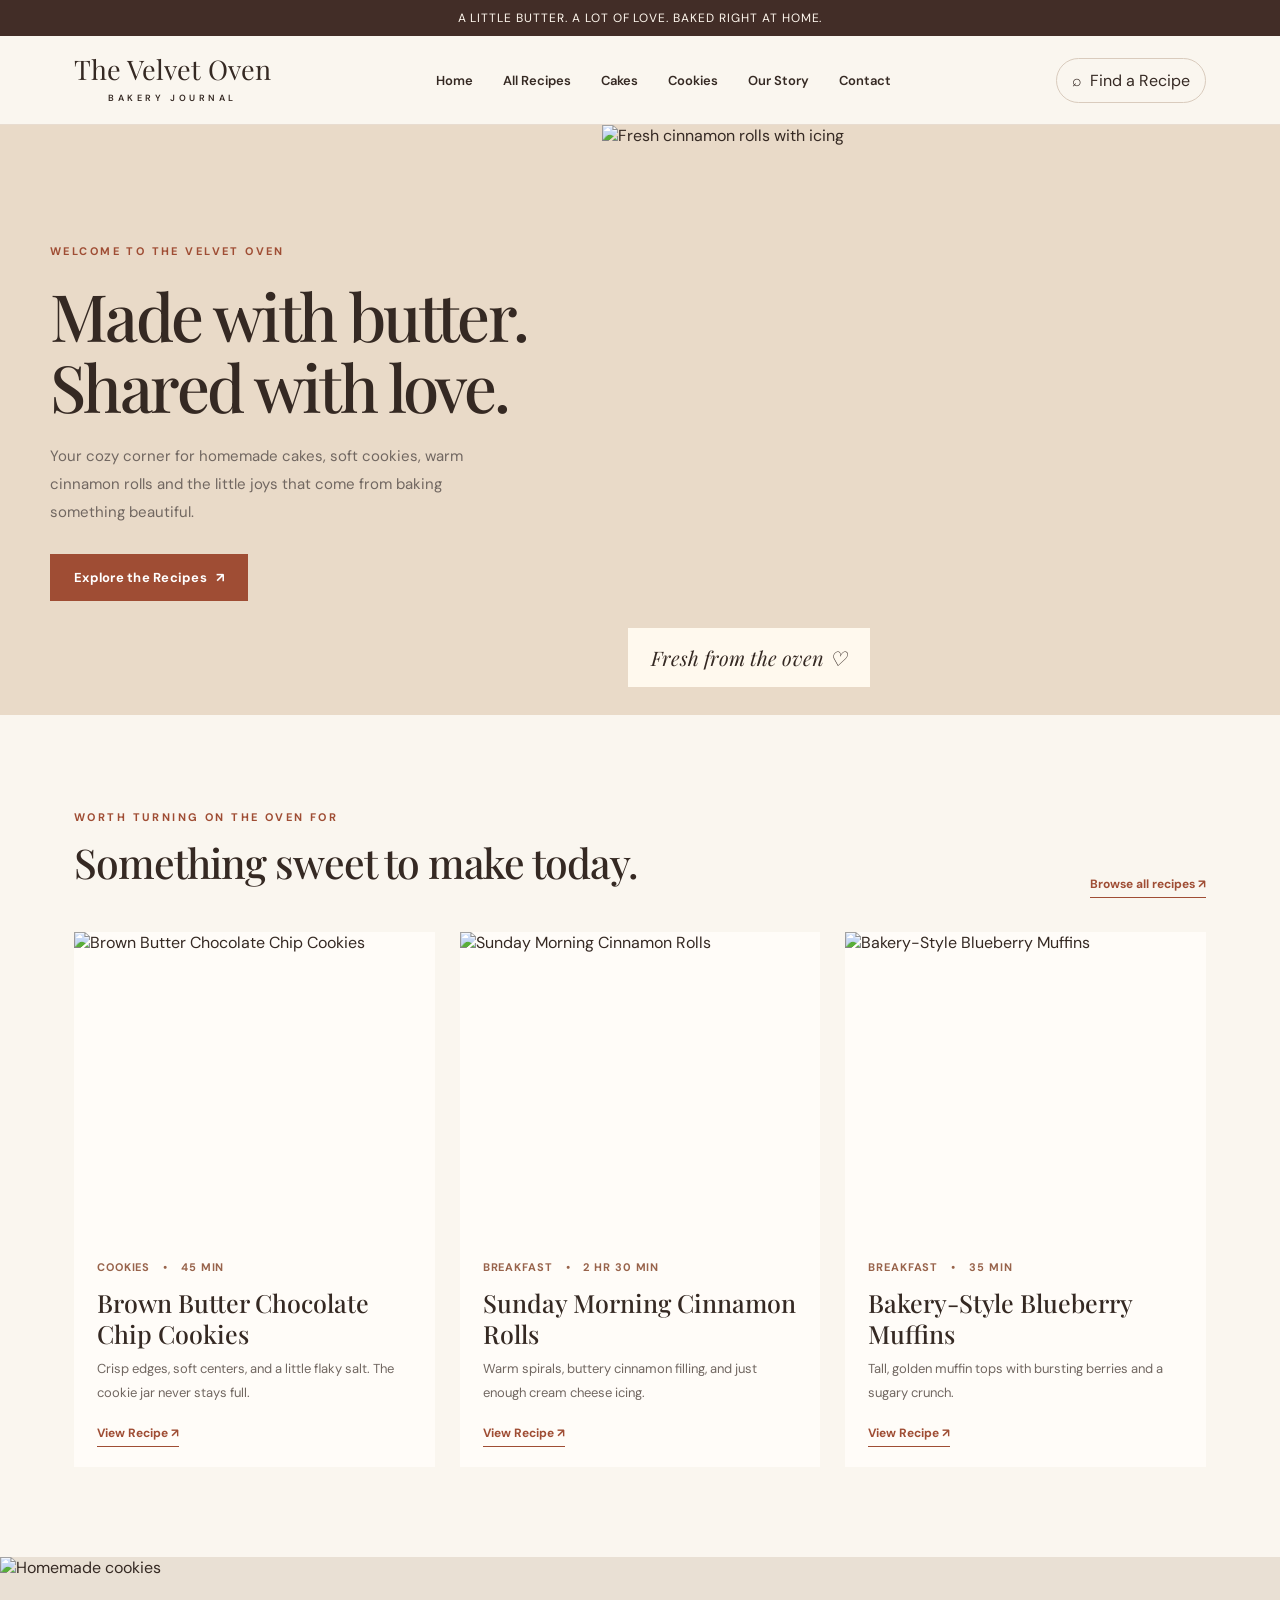
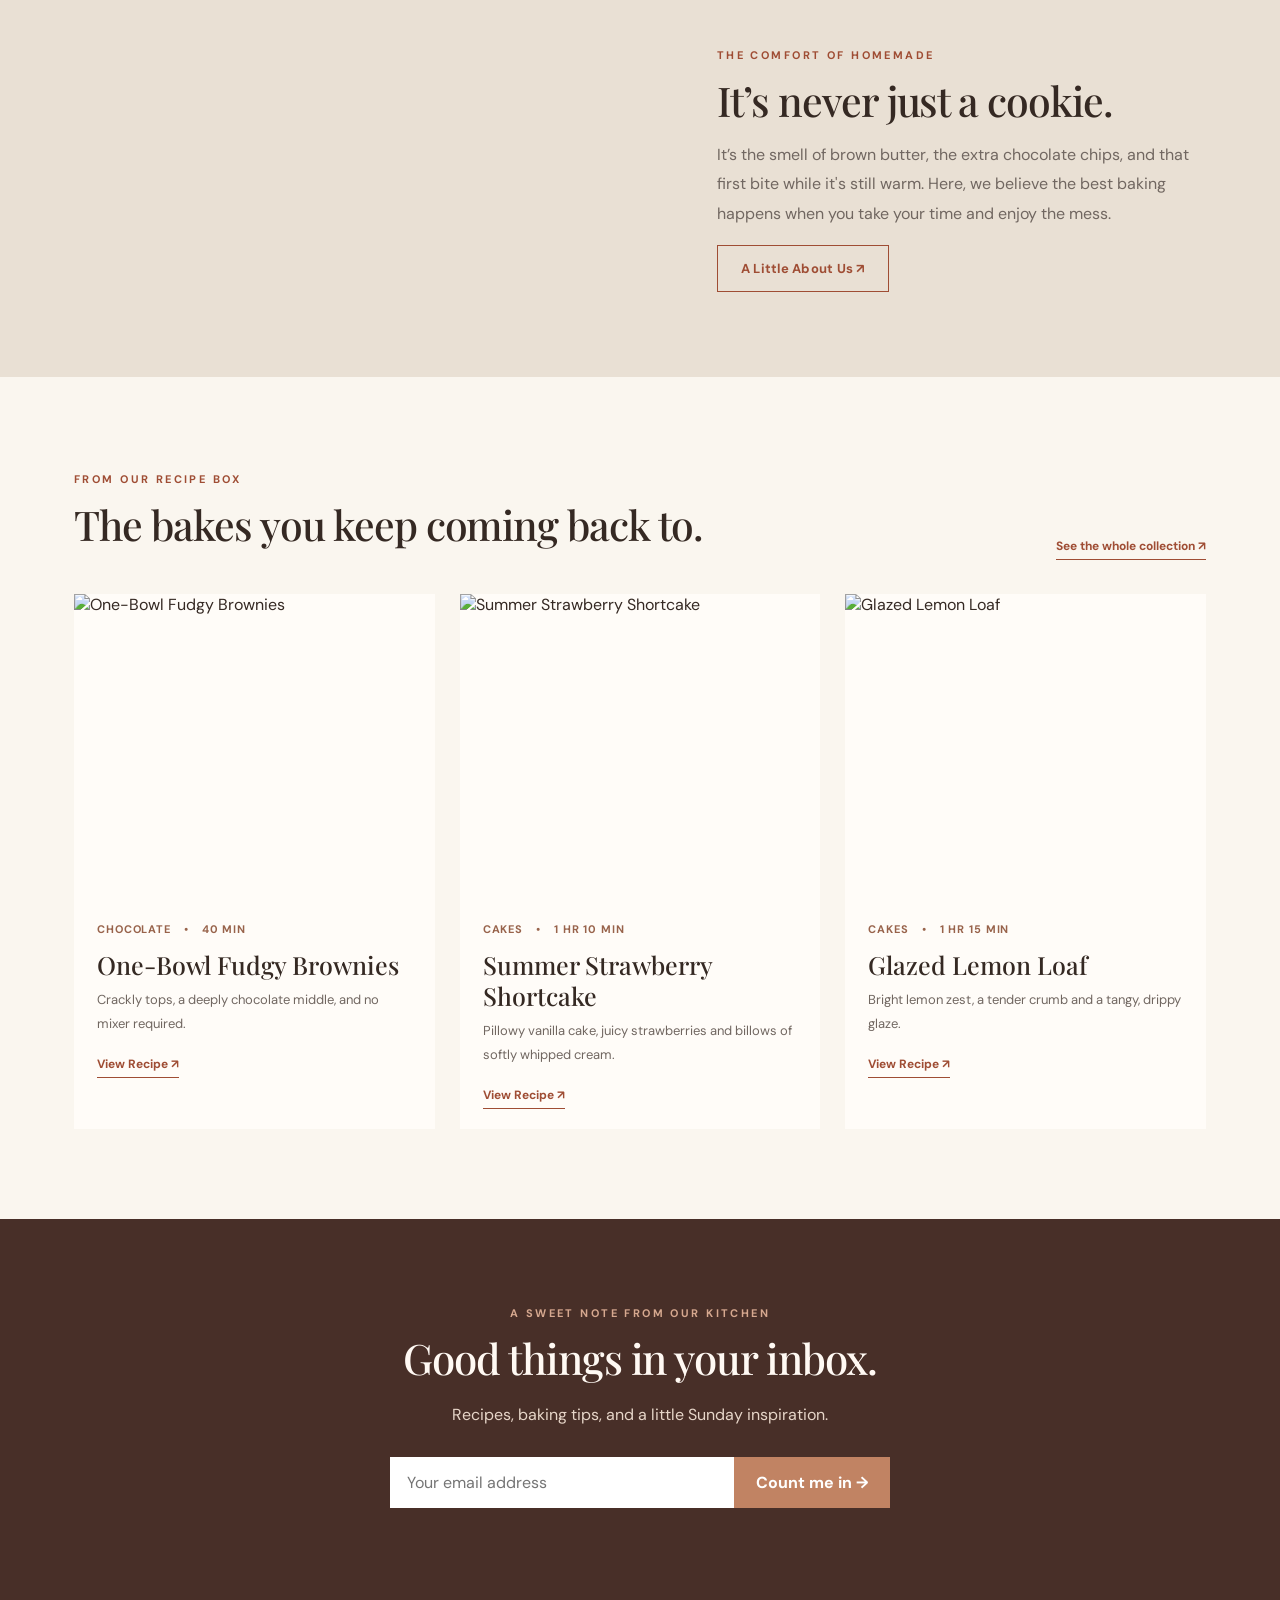
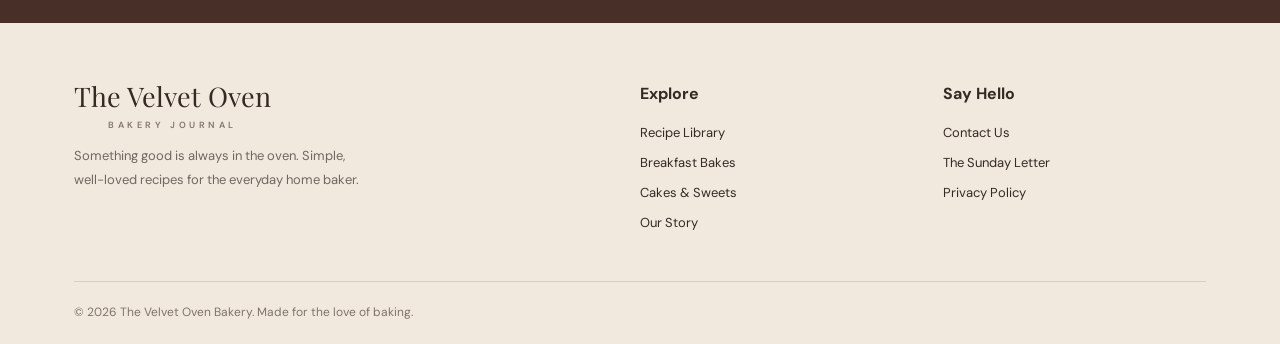
==== index.html @ 1792dde1 "Add files via upload" ====
<!doctype html><html lang="en"><head><meta charset="UTF-8"><meta name="viewport" content="width=device-width,initial-scale=1"><meta name="theme-color" content="#faf6ef"><meta name="description" content="The Velvet Oven Bakery: cozy homemade cakes, cookies, breakfast bakes and step-by-step recipes for every kitchen."><title>Home | The Velvet Oven Bakery</title><link rel="stylesheet" href="style.css"></head><body><div id="app"></div><script src="data.js"></script><script src="app.js"></script></body></html>
---- style.css ----
@import url('https://fonts.googleapis.com/css2?family=DM+Sans:wght@400;500;600;700&family=Playfair+Display:wght@400;500;600;700&display=swap');
:root{--ink:#352923;--cream:#faf6ef;--beige:#f0e7db;--rust:#9f4d34;--muted:#716761;--white:#fffdf9}*{box-sizing:border-box}html{scroll-behavior:smooth}body{margin:0;background:var(--cream);color:var(--ink);font-family:'DM Sans',sans-serif}a{color:inherit;text-decoration:none}button,input{font:inherit}button{cursor:pointer}.wrap{max-width:1180px;padding:0 24px;margin:auto}.announcement{text-align:center;background:#422d27;color:#fff8ee;font-size:12px;letter-spacing:.08em;padding:10px}.nav{background:var(--cream);border-bottom:1px solid #e8dcd0;position:sticky;top:0;z-index:50}.nav-inner{display:flex;align-items:center;justify-content:space-between;gap:22px;min-height:88px}.logo{text-align:center;display:inline-flex;flex-direction:column;font-family:'Playfair Display',serif;font-size:27px;line-height:1;white-space:nowrap}.logo small{font:600 9px 'DM Sans';letter-spacing:.39em;margin-top:9px}.links{display:flex;align-items:center;gap:30px;font-size:13px;font-weight:600}.links a:hover,.footer a:hover{color:var(--rust)}.nav-actions{display:flex;align-items:center;gap:14px}.search-trigger{border:1px solid #d9cbbd;padding:11px 15px;border-radius:50px;background:transparent}.menu-toggle{display:none}.btn{border:1px solid var(--rust);background:var(--rust);color:white;padding:14px 23px;font-size:13px;font-weight:700;letter-spacing:.02em;display:inline-flex;align-items:center;justify-content:center;gap:9px;transition:.2s}.btn:hover{background:#7e3826;transform:translateY(-2px)}.btn-outline{background:transparent;color:var(--rust)}.btn-outline:hover{color:white}.hero{display:grid;grid-template-columns:47% 53%;min-height:590px;background:#e9dac8}.hero-copy{padding:90px max(30px,calc((100vw - 1180px)/2)) 85px max(30px,calc((100vw - 1180px)/2));padding-right:30px;display:flex;flex-direction:column;align-items:start;justify-content:center}.eyebrow{text-transform:uppercase;letter-spacing:.22em;font-size:11px;font-weight:700;color:var(--rust)}h1,h2,h3{font-family:'Playfair Display',serif;font-weight:500}h1{font-size:clamp(48px,5.1vw,78px);line-height:1.08;letter-spacing:-.04em;margin:22px 0}h2{font-size:clamp(33px,3.2vw,48px);line-height:1.18;letter-spacing:-.025em;margin:12px 0}p{line-height:1.85;color:var(--muted)}.hero p{max-width:435px;font-size:15px;margin:0 0 27px}.hero-image{position:relative;overflow:hidden}.hero-image img{width:100%;height:100%;min-height:540px;object-fit:cover}.hero-stamp{position:absolute;bottom:28px;left:26px;background:#fff9ee;padding:16px 23px;font:italic 20px 'Playfair Display'}.section{padding:90px 0}.section-head{display:flex;align-items:end;justify-content:space-between;gap:24px;margin-bottom:34px}.section-head p{margin:0;max-width:420px}.card-grid{display:grid;grid-template-columns:repeat(3,minmax(0,1fr));gap:25px}.recipe-card{display:block;background:#fffcf8;overflow:hidden;transition:.2s}.recipe-card:hover{transform:translateY(-5px);box-shadow:0 9px 32px #38251e1b}.recipe-card img{width:100%;aspect-ratio:1.18;object-fit:cover;display:block}.card-body{padding:22px 23px 25px}.meta{display:flex;gap:13px;align-items:center;color:#98634b;font-size:11px;text-transform:uppercase;letter-spacing:.08em;font-weight:700}.card-body h3{font-size:25px;line-height:1.24;margin:13px 0 8px}.card-body p{font-size:13px;margin:0 0 16px}.arrow-link{font-size:12px;font-weight:700;color:var(--rust);border-bottom:1px solid var(--rust);padding-bottom:5px}.categories{display:flex;gap:12px;flex-wrap:wrap;margin:30px 0}.chip{border:1px solid #d7c6b4;border-radius:100px;padding:11px 19px;background:transparent;font-size:12px;color:#5e4e44}.chip.active,.chip:hover{background:#492e27;color:white;border-color:#492e27}.split{display:grid;grid-template-columns:1fr 1fr;background:#e9e0d4}.split img{width:100%;height:100%;min-height:420px;object-fit:cover}.split-copy{padding:60px clamp(28px,6vw,100px);align-self:center}.newsletter{background:#482f28;text-align:center;padding:82px 20px;color:#fff9f3}.newsletter h2{font-size:42px}.newsletter p{color:#e7d6c9}.newsletter form{max-width:500px;display:flex;margin:28px auto 0}.newsletter input{flex:1;min-width:0;padding:15px 17px;border:0;outline:0}.newsletter button{border:0;background:#c18363;color:white;padding:0 22px;font-weight:700}.form-note{min-height:21px;font-size:13px;margin-top:12px}.footer{background:#f1e9de;padding:60px 0 24px}.footer-grid{display:grid;grid-template-columns:2fr 1fr 1fr;gap:40px}.footer small{color:#83766c}.footer-links{display:flex;flex-direction:column;gap:13px;font-size:13px}.footer-bottom{border-top:1px solid #d9cdbf;margin-top:50px;padding-top:22px;color:#807369;font-size:12px}.page-banner{text-align:center;padding:82px 20px 55px;background:#f1e8dc}.page-banner h1{font-size:clamp(42px,5vw,65px);margin:13px 0}.page-banner p{max-width:560px;margin:auto}.search-area{margin:0 0 28px;display:flex;align-items:center;gap:13px}.search-area input{width:100%;border:1px solid #d9c8b7;background:#fffdf9;padding:15px 20px;outline:none}.empty{padding:50px;text-align:center;color:var(--muted)}.article-hero{display:grid;grid-template-columns:45% 55%;background:#eae0d3}.article-copy{padding:80px max(28px,calc((100vw - 1180px)/2)) 70px max(28px,calc((100vw - 1180px)/2));padding-right:25px}.article-hero img{width:100%;height:100%;min-height:495px;object-fit:cover}.article-copy h1{font-size:clamp(39px,4.6vw,66px)}.recipe-content{display:grid;grid-template-columns:340px 1fr;gap:80px;padding:75px 0 95px}.ingredients{background:#f0e5d7;padding:27px 31px;align-self:start}.ingredients ul{list-style:none;margin:20px 0 0;padding:0}.ingredients li{display:flex;gap:12px;margin:15px 0;font-size:14px;line-height:1.6}.ingredients input{accent-color:#9f4d34}.step{display:grid;grid-template-columns:42px 1fr;gap:17px;padding:22px 0;border-bottom:1px solid #e2d7cb}.number{font:26px 'Playfair Display';color:var(--rust)}.step p{margin:0}.utility{display:flex;flex-wrap:wrap;gap:10px;margin-top:22px}.toast{position:fixed;bottom:25px;right:25px;background:#422d27;color:white;padding:15px 23px;z-index:100;box-shadow:0 8px 25px #0002;display:none}.toast.show{display:block}.about-copy{max-width:760px;margin:0 auto;text-align:center;padding:90px 24px}.about-copy p{font-size:16px}.info-row{display:flex;gap:25px;justify-content:center;flex-wrap:wrap;margin:30px 0}.info-row span{font-size:12px;color:#6d584d}.contact-form{max-width:620px;margin:0 auto;padding:50px 24px 95px}.field{display:flex;flex-direction:column;gap:8px;margin:16px 0}.field label{font-size:13px;font-weight:700}.field input,.field textarea{padding:13px 16px;border:1px solid #d7c9b9;background:#fffdf9;width:100%;font:inherit}.field textarea{min-height:130px}.about-image{width:100%;max-height:450px;object-fit:cover}a:focus-visible,button:focus-visible,input:focus-visible{outline:2px solid #a75435;outline-offset:3px}@media(max-width:850px){.nav-inner{min-height:74px}.logo{font-size:22px}.links{display:none;position:absolute;top:74px;left:0;right:0;background:var(--cream);padding:20px 25px;border-bottom:1px solid #e4d6c8;flex-direction:column;align-items:start}.links.open{display:flex}.menu-toggle{display:block;background:transparent;border:0;font-size:26px}.search-trigger{display:none}.hero{grid-template-columns:1fr}.hero-copy{padding:68px 24px}.hero-image img{min-height:320px;max-height:450px}.card-grid{grid-template-columns:repeat(2,1fr)}.article-hero{grid-template-columns:1fr}.article-copy{padding:52px 24px}.article-hero img{min-height:320px;max-height:440px}.recipe-content{grid-template-columns:1fr;gap:30px}.split-copy{padding:40px 25px}}@media(max-width:560px){.section{padding:58px 0}.card-grid{grid-template-columns:1fr}.section-head{display:block}.split{grid-template-columns:1fr}.footer-grid{grid-template-columns:1fr 1fr}.footer-grid>div:first-child{grid-column:span 2}.newsletter form{flex-direction:column;gap:9px}.newsletter input,.newsletter button{padding:15px}.hero-copy h1{font-size:49px}.wrap{padding:0 18px}.card-body h3{font-size:24px}}@media print{.announcement,.nav,.footer,.newsletter,.utility{display:none!important}.recipe-content{padding:15px 0}.article-hero img{max-height:240px;min-height:0}}
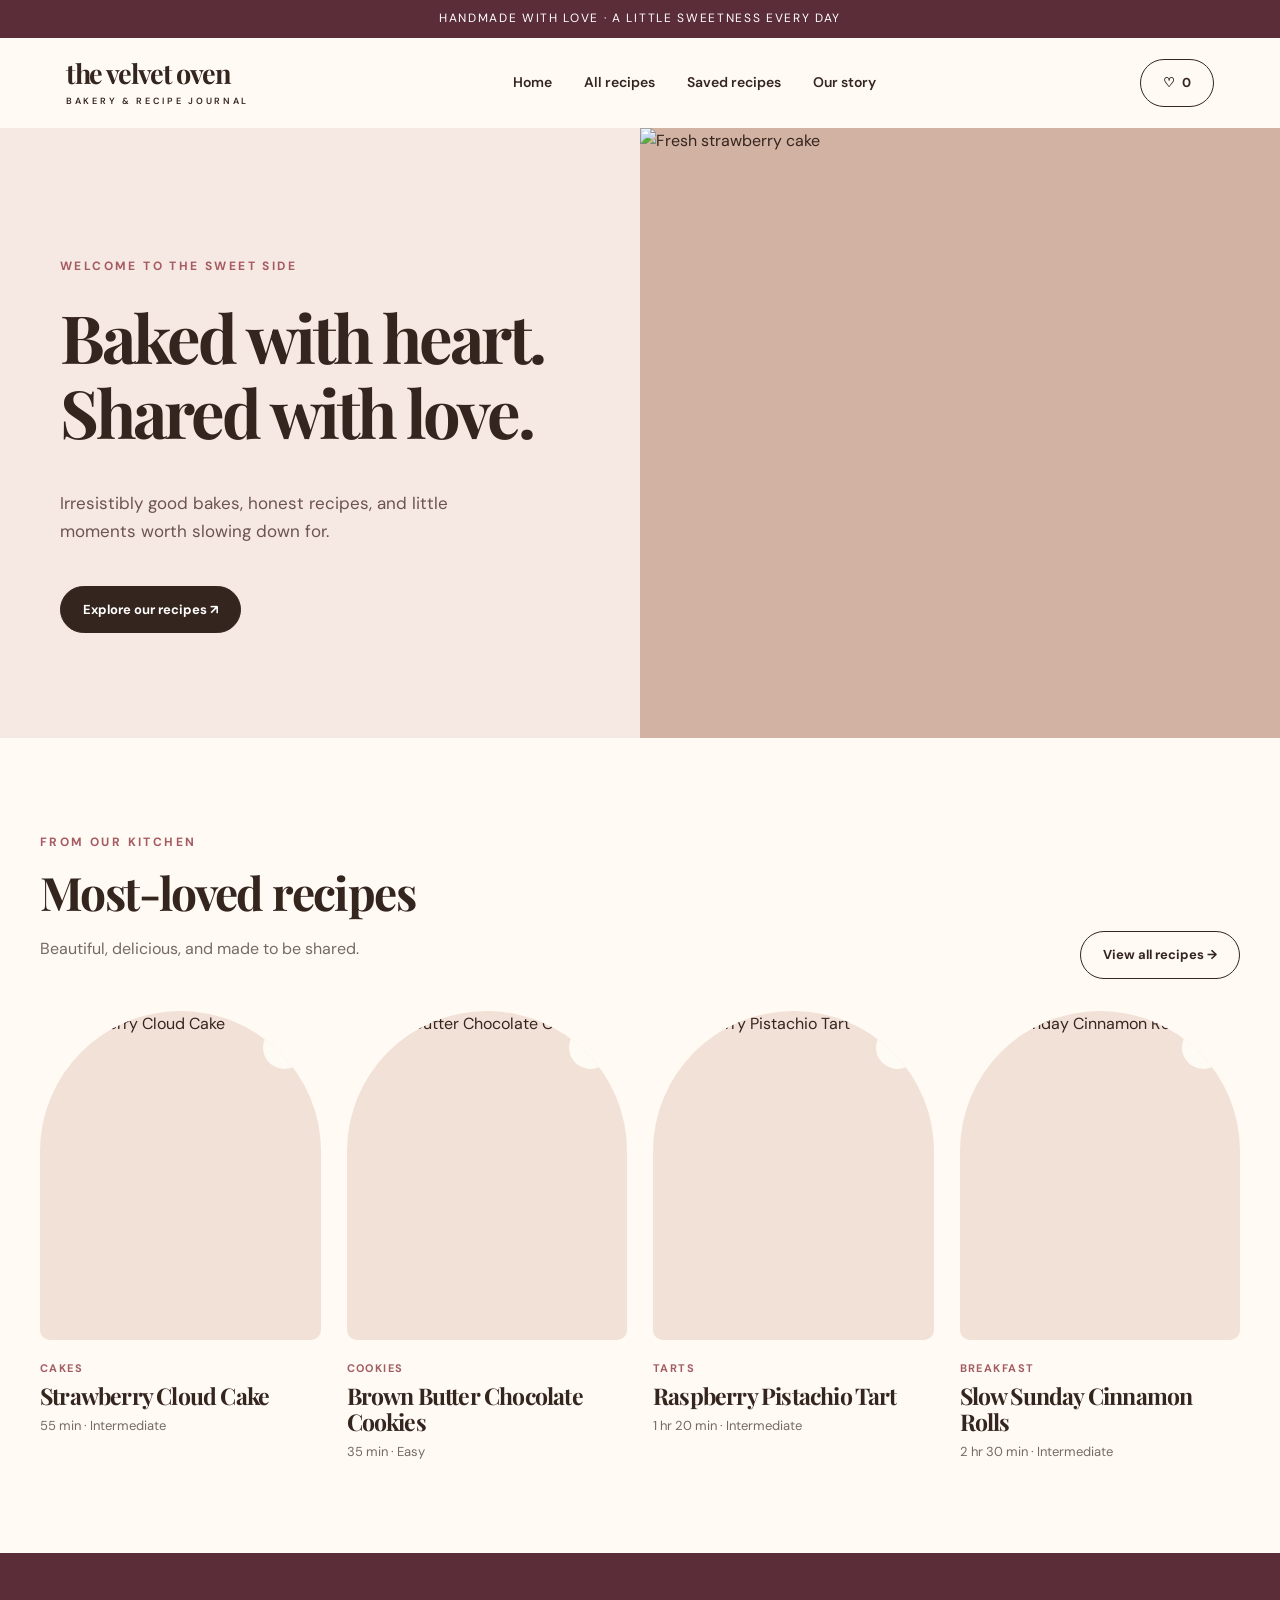
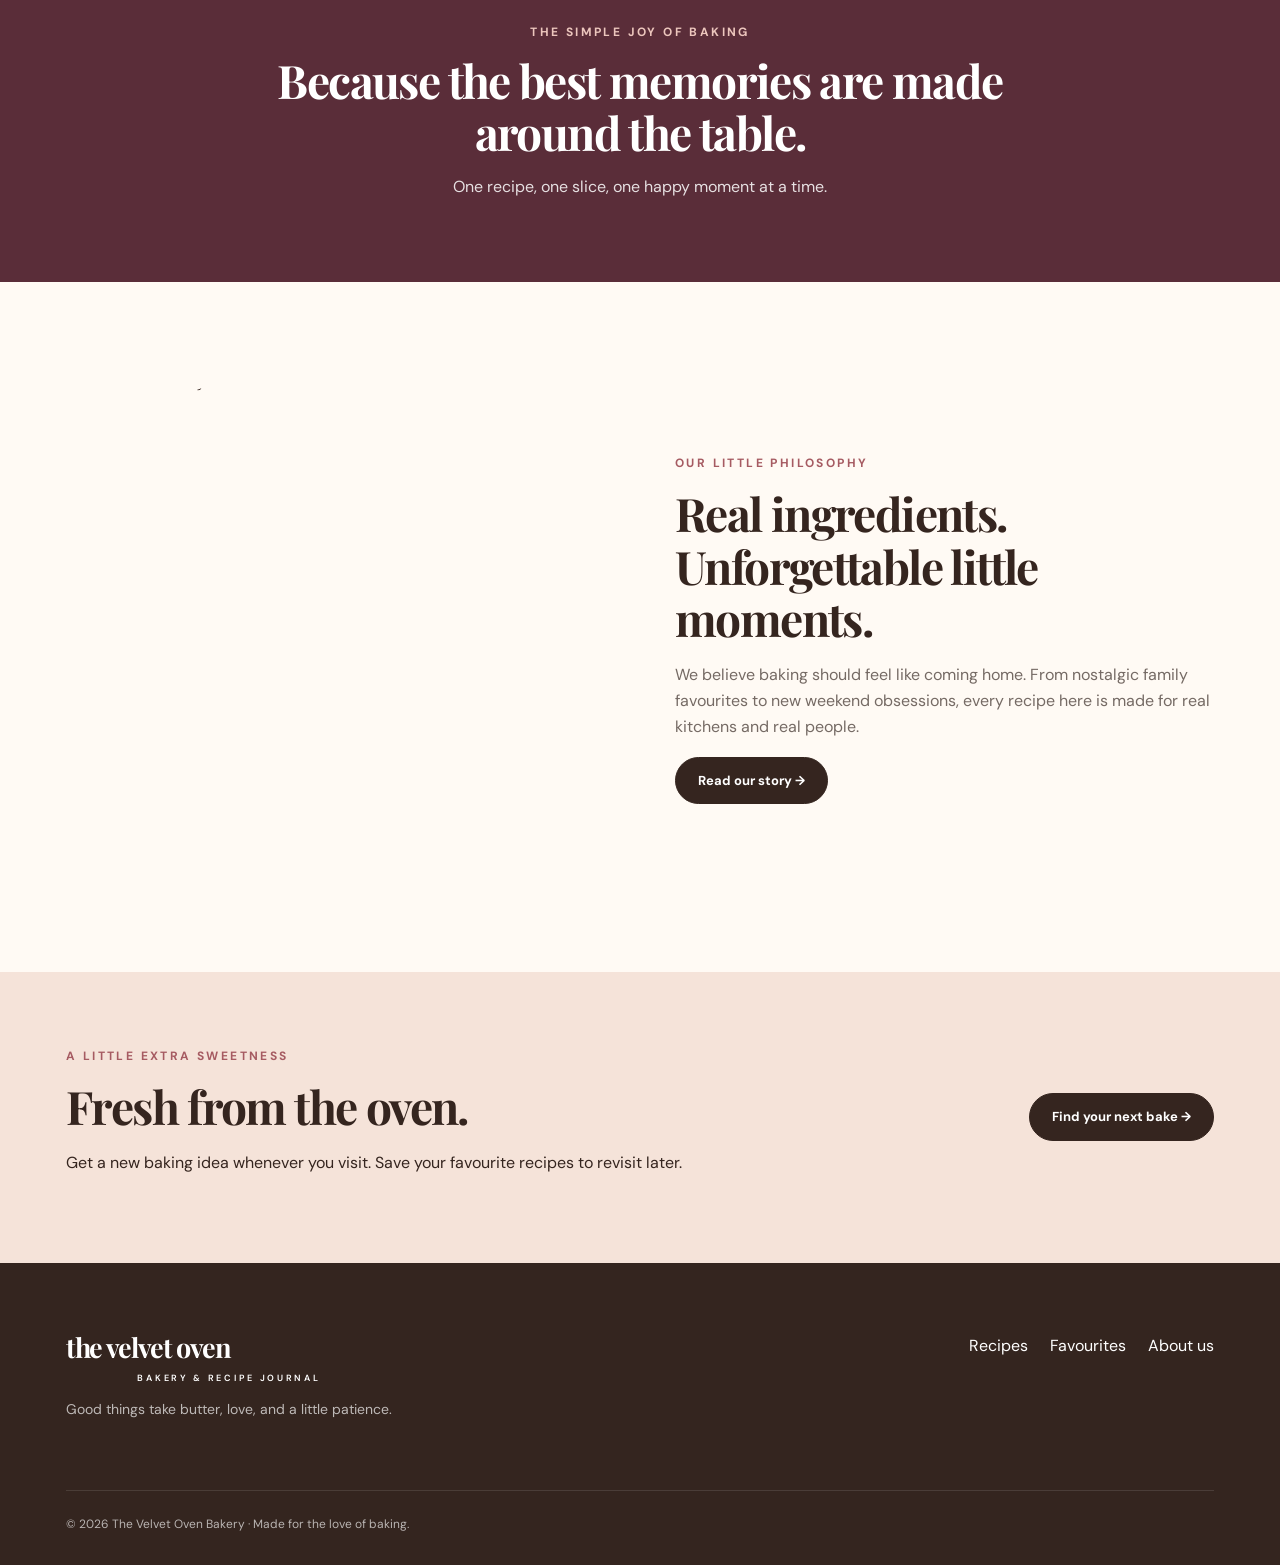
==== commit 2edfab51: "Add files via upload" ====
--- a/index.html
+++ b/index.html
@@ -1 +1 @@
-<!doctype html><html lang="en"><head><meta charset="UTF-8"><meta name="viewport" content="width=device-width,initial-scale=1"><meta name="theme-color" content="#faf6ef"><meta name="description" content="The Velvet Oven Bakery: cozy homemade cakes, cookies, breakfast bakes and step-by-step recipes for every kitchen."><title>Home | The Velvet Oven Bakery</title><link rel="stylesheet" href="style.css"></head><body><div id="app"></div><script src="data.js"></script><script src="app.js"></script></body></html>+<!doctype html><html lang="en"><head><meta charset="utf-8"><meta name="viewport" content="width=device-width,initial-scale=1"><meta name="theme-color" content="#fffaf4"><meta name="description" content="Beautiful homemade cake, cookies and pastry recipes from The Velvet Oven Bakery."><title>Home | The Velvet Oven Bakery</title><link rel="stylesheet" href="style.css"></head><body><div class="announcement">Handmade with love · A little sweetness every day</div><header class="wrap nav"><a href="index.html" class="brand">the velvet oven<small>Bakery & recipe journal</small></a><nav class="navlinks" id="navlinks"><a href="index.html">Home</a><a href="recipes.html">All recipes</a><a href="favorites.html">Saved recipes</a><a href="about.html">Our story</a></nav><div class="nav-actions"><a class="pill" href="favorites.html">♡ <span id="favCount">0</span></a><button class="menu" onclick="document.getElementById('navlinks').classList.toggle('open')" aria-label="Toggle menu">☰</button></div></header><main><section class="hero"><div class="hero-content"><span class="eyebrow">Welcome to the sweet side</span><h1>Baked with heart. Shared with love.</h1><p>Irresistibly good bakes, honest recipes, and little moments worth slowing down for.</p><a class="btn dark" href="recipes.html">Explore our recipes ↗</a></div><div class="hero-img"><img src="https://images.unsplash.com/photo-1464305795204-6f5bbfc7fb81?auto=format&fit=crop&w=1200&q=85" alt="Fresh strawberry cake" fetchpriority="high"></div></section><section class="wrap section"><div class="section-head"><div><span class="eyebrow">From our kitchen</span><h2>Most-loved recipes</h2><p>Beautiful, delicious, and made to be shared.</p></div><a class="btn" href="recipes.html">View all recipes →</a></div><div class="grid" id="featuredGrid"></div></section><section class="intro-band"><span class="eyebrow" style="color:#ecc6bd">The simple joy of baking</span><h2>Because the best memories are made around the table.</h2><p>One recipe, one slice, one happy moment at a time.</p></section><section class="wrap section split"><img src="https://images.unsplash.com/photo-1606313564200-e75d5e30476c?auto=format&fit=crop&w=1200&q=85" loading="lazy" alt="Chocolate brownies"><div><span class="eyebrow">Our little philosophy</span><h2>Real ingredients. Unforgettable little moments.</h2><p class="muted">We believe baking should feel like coming home. From nostalgic family favourites to new weekend obsessions, every recipe here is made for real kitchens and real people.</p><a class="btn dark" href="about.html">Read our story →</a></div></section><section class="newsletter"><div class="wrap newsletter-inner"><div><span class="eyebrow">A little extra sweetness</span><h2>Fresh from the oven.</h2><p>Get a new baking idea whenever you visit. Save your favourite recipes to revisit later.</p></div><a href="recipes.html" class="btn dark">Find your next bake →</a></div></section></main><footer><div class="wrap"><div class="footer-row"><div><a href="index.html" class="brand">the velvet oven<small>Bakery & recipe journal</small></a><p>Good things take butter, love, and a little patience.</p></div><div class="footlinks"><a href="recipes.html">Recipes</a><a href="favorites.html">Favourites</a><a href="about.html">About us</a></div></div><div class="copyright">© 2026 The Velvet Oven Bakery · Made for the love of baking.</div></div></footer><script src="data.js"></script><script src="app.js"></script></body></html>
--- a/style.css
+++ b/style.css
@@ -1,2 +1,2 @@
-@import url('https://fonts.googleapis.com/css2?family=DM+Sans:wght@400;500;600;700&family=Playfair+Display:wght@400;500;600;700&display=swap');
-:root{--ink:#352923;--cream:#faf6ef;--beige:#f0e7db;--rust:#9f4d34;--muted:#716761;--white:#fffdf9}*{box-sizing:border-box}html{scroll-behavior:smooth}body{margin:0;background:var(--cream);color:var(--ink);font-family:'DM Sans',sans-serif}a{color:inherit;text-decoration:none}button,input{font:inherit}button{cursor:pointer}.wrap{max-width:1180px;padding:0 24px;margin:auto}.announcement{text-align:center;background:#422d27;color:#fff8ee;font-size:12px;letter-spacing:.08em;padding:10px}.nav{background:var(--cream);border-bottom:1px solid #e8dcd0;position:sticky;top:0;z-index:50}.nav-inner{display:flex;align-items:center;justify-content:space-between;gap:22px;min-height:88px}.logo{text-align:center;display:inline-flex;flex-direction:column;font-family:'Playfair Display',serif;font-size:27px;line-height:1;white-space:nowrap}.logo small{font:600 9px 'DM Sans';letter-spacing:.39em;margin-top:9px}.links{display:flex;align-items:center;gap:30px;font-size:13px;font-weight:600}.links a:hover,.footer a:hover{color:var(--rust)}.nav-actions{display:flex;align-items:center;gap:14px}.search-trigger{border:1px solid #d9cbbd;padding:11px 15px;border-radius:50px;background:transparent}.menu-toggle{display:none}.btn{border:1px solid var(--rust);background:var(--rust);color:white;padding:14px 23px;font-size:13px;font-weight:700;letter-spacing:.02em;display:inline-flex;align-items:center;justify-content:center;gap:9px;transition:.2s}.btn:hover{background:#7e3826;transform:translateY(-2px)}.btn-outline{background:transparent;color:var(--rust)}.btn-outline:hover{color:white}.hero{display:grid;grid-template-columns:47% 53%;min-height:590px;background:#e9dac8}.hero-copy{padding:90px max(30px,calc((100vw - 1180px)/2)) 85px max(30px,calc((100vw - 1180px)/2));padding-right:30px;display:flex;flex-direction:column;align-items:start;justify-content:center}.eyebrow{text-transform:uppercase;letter-spacing:.22em;font-size:11px;font-weight:700;color:var(--rust)}h1,h2,h3{font-family:'Playfair Display',serif;font-weight:500}h1{font-size:clamp(48px,5.1vw,78px);line-height:1.08;letter-spacing:-.04em;margin:22px 0}h2{font-size:clamp(33px,3.2vw,48px);line-height:1.18;letter-spacing:-.025em;margin:12px 0}p{line-height:1.85;color:var(--muted)}.hero p{max-width:435px;font-size:15px;margin:0 0 27px}.hero-image{position:relative;overflow:hidden}.hero-image img{width:100%;height:100%;min-height:540px;object-fit:cover}.hero-stamp{position:absolute;bottom:28px;left:26px;background:#fff9ee;padding:16px 23px;font:italic 20px 'Playfair Display'}.section{padding:90px 0}.section-head{display:flex;align-items:end;justify-content:space-between;gap:24px;margin-bottom:34px}.section-head p{margin:0;max-width:420px}.card-grid{display:grid;grid-template-columns:repeat(3,minmax(0,1fr));gap:25px}.recipe-card{display:block;background:#fffcf8;overflow:hidden;transition:.2s}.recipe-card:hover{transform:translateY(-5px);box-shadow:0 9px 32px #38251e1b}.recipe-card img{width:100%;aspect-ratio:1.18;object-fit:cover;display:block}.card-body{padding:22px 23px 25px}.meta{display:flex;gap:13px;align-items:center;color:#98634b;font-size:11px;text-transform:uppercase;letter-spacing:.08em;font-weight:700}.card-body h3{font-size:25px;line-height:1.24;margin:13px 0 8px}.card-body p{font-size:13px;margin:0 0 16px}.arrow-link{font-size:12px;font-weight:700;color:var(--rust);border-bottom:1px solid var(--rust);padding-bottom:5px}.categories{display:flex;gap:12px;flex-wrap:wrap;margin:30px 0}.chip{border:1px solid #d7c6b4;border-radius:100px;padding:11px 19px;background:transparent;font-size:12px;color:#5e4e44}.chip.active,.chip:hover{background:#492e27;color:white;border-color:#492e27}.split{display:grid;grid-template-columns:1fr 1fr;background:#e9e0d4}.split img{width:100%;height:100%;min-height:420px;object-fit:cover}.split-copy{padding:60px clamp(28px,6vw,100px);align-self:center}.newsletter{background:#482f28;text-align:center;padding:82px 20px;color:#fff9f3}.newsletter h2{font-size:42px}.newsletter p{color:#e7d6c9}.newsletter form{max-width:500px;display:flex;margin:28px auto 0}.newsletter input{flex:1;min-width:0;padding:15px 17px;border:0;outline:0}.newsletter button{border:0;background:#c18363;color:white;padding:0 22px;font-weight:700}.form-note{min-height:21px;font-size:13px;margin-top:12px}.footer{background:#f1e9de;padding:60px 0 24px}.footer-grid{display:grid;grid-template-columns:2fr 1fr 1fr;gap:40px}.footer small{color:#83766c}.footer-links{display:flex;flex-direction:column;gap:13px;font-size:13px}.footer-bottom{border-top:1px solid #d9cdbf;margin-top:50px;padding-top:22px;color:#807369;font-size:12px}.page-banner{text-align:center;padding:82px 20px 55px;background:#f1e8dc}.page-banner h1{font-size:clamp(42px,5vw,65px);margin:13px 0}.page-banner p{max-width:560px;margin:auto}.search-area{margin:0 0 28px;display:flex;align-items:center;gap:13px}.search-area input{width:100%;border:1px solid #d9c8b7;background:#fffdf9;padding:15px 20px;outline:none}.empty{padding:50px;text-align:center;color:var(--muted)}.article-hero{display:grid;grid-template-columns:45% 55%;background:#eae0d3}.article-copy{padding:80px max(28px,calc((100vw - 1180px)/2)) 70px max(28px,calc((100vw - 1180px)/2));padding-right:25px}.article-hero img{width:100%;height:100%;min-height:495px;object-fit:cover}.article-copy h1{font-size:clamp(39px,4.6vw,66px)}.recipe-content{display:grid;grid-template-columns:340px 1fr;gap:80px;padding:75px 0 95px}.ingredients{background:#f0e5d7;padding:27px 31px;align-self:start}.ingredients ul{list-style:none;margin:20px 0 0;padding:0}.ingredients li{display:flex;gap:12px;margin:15px 0;font-size:14px;line-height:1.6}.ingredients input{accent-color:#9f4d34}.step{display:grid;grid-template-columns:42px 1fr;gap:17px;padding:22px 0;border-bottom:1px solid #e2d7cb}.number{font:26px 'Playfair Display';color:var(--rust)}.step p{margin:0}.utility{display:flex;flex-wrap:wrap;gap:10px;margin-top:22px}.toast{position:fixed;bottom:25px;right:25px;background:#422d27;color:white;padding:15px 23px;z-index:100;box-shadow:0 8px 25px #0002;display:none}.toast.show{display:block}.about-copy{max-width:760px;margin:0 auto;text-align:center;padding:90px 24px}.about-copy p{font-size:16px}.info-row{display:flex;gap:25px;justify-content:center;flex-wrap:wrap;margin:30px 0}.info-row span{font-size:12px;color:#6d584d}.contact-form{max-width:620px;margin:0 auto;padding:50px 24px 95px}.field{display:flex;flex-direction:column;gap:8px;margin:16px 0}.field label{font-size:13px;font-weight:700}.field input,.field textarea{padding:13px 16px;border:1px solid #d7c9b9;background:#fffdf9;width:100%;font:inherit}.field textarea{min-height:130px}.about-image{width:100%;max-height:450px;object-fit:cover}a:focus-visible,button:focus-visible,input:focus-visible{outline:2px solid #a75435;outline-offset:3px}@media(max-width:850px){.nav-inner{min-height:74px}.logo{font-size:22px}.links{display:none;position:absolute;top:74px;left:0;right:0;background:var(--cream);padding:20px 25px;border-bottom:1px solid #e4d6c8;flex-direction:column;align-items:start}.links.open{display:flex}.menu-toggle{display:block;background:transparent;border:0;font-size:26px}.search-trigger{display:none}.hero{grid-template-columns:1fr}.hero-copy{padding:68px 24px}.hero-image img{min-height:320px;max-height:450px}.card-grid{grid-template-columns:repeat(2,1fr)}.article-hero{grid-template-columns:1fr}.article-copy{padding:52px 24px}.article-hero img{min-height:320px;max-height:440px}.recipe-content{grid-template-columns:1fr;gap:30px}.split-copy{padding:40px 25px}}@media(max-width:560px){.section{padding:58px 0}.card-grid{grid-template-columns:1fr}.section-head{display:block}.split{grid-template-columns:1fr}.footer-grid{grid-template-columns:1fr 1fr}.footer-grid>div:first-child{grid-column:span 2}.newsletter form{flex-direction:column;gap:9px}.newsletter input,.newsletter button{padding:15px}.hero-copy h1{font-size:49px}.wrap{padding:0 18px}.card-body h3{font-size:24px}}@media print{.announcement,.nav,.footer,.newsletter,.utility{display:none!important}.recipe-content{padding:15px 0}.article-hero img{max-height:240px;min-height:0}}+@import url('https://fonts.googleapis.com/css2?family=DM+Sans:wght@400;500;600;700&family=Playfair+Display:wght@500;600;700&display=swap');
+:root{--ink:#35251f;--muted:#756a64;--cream:#fffaf4;--pink:#f6e8e2;--peach:#e9baa6;--line:#e9ded5;--plum:#5a2d39}*{box-sizing:border-box}html{scroll-behavior:smooth}body{margin:0;background:var(--cream);color:var(--ink);font:16px/1.65 'DM Sans',sans-serif}a{color:inherit;text-decoration:none}button,input{font:inherit}button{cursor:pointer}img{display:block;width:100%;object-fit:cover}.wrap{max-width:1200px;margin:auto;padding:0 26px}.announcement{padding:9px 15px;text-align:center;background:var(--plum);color:#fff;font-size:12px;letter-spacing:.14em;text-transform:uppercase}.nav{display:flex;align-items:center;justify-content:space-between;gap:22px;height:90px}.brand{font:700 27px/1.1 'Playfair Display',serif;letter-spacing:-.05em}.brand small{display:block;text-transform:uppercase;font:600 9px 'DM Sans',sans-serif;letter-spacing:.3em;text-align:center;margin-top:6px}.navlinks{display:flex;gap:32px;font-weight:600;font-size:14px}.navlinks a:hover,.active{color:#a65765}.nav-actions{display:flex;align-items:center;gap:15px}.pill,.btn{border:1px solid var(--ink);border-radius:100px;padding:12px 22px;background:transparent;color:var(--ink);display:inline-flex;justify-content:center;align-items:center;gap:7px;font-weight:700;font-size:13px}.btn.dark{background:var(--ink);color:white}.btn:hover,.pill:hover{transform:translateY(-2px);transition:.2s}.menu{display:none}.hero{display:grid;grid-template-columns:1fr 1fr;min-height:610px;background:#f6e8e2}.hero-content{padding:100px max(38px,calc((100vw - 1160px)/2)) 75px max(38px,calc((100vw - 1160px)/2));padding-right:45px;display:flex;flex-direction:column;align-items:flex-start;justify-content:center}.eyebrow{font-size:12px;text-transform:uppercase;letter-spacing:.2em;color:#a65b62;font-weight:700}.hero h1,h1,h2,h3{font-family:'Playfair Display',serif;line-height:1.13}h1{font-size:clamp(44px,5.2vw,76px);letter-spacing:-.045em;margin:22px 0}h2{font-size:clamp(30px,3.6vw,49px);letter-spacing:-.035em;margin:12px 0 18px}h3{font-size:24px;letter-spacing:-.035em}.hero p{max-width:420px;color:#6c5450;font-size:17px}.hero-img{height:100%;min-height:540px;background:#d2b2a2}.hero-img img{height:100%}.hero .btn{margin-top:24px}.section{padding:90px 0}.section-head{display:flex;justify-content:space-between;align-items:end;gap:18px;margin-bottom:32px}.section-head p{color:var(--muted);max-width:520px}.grid{display:grid;grid-template-columns:repeat(4,1fr);gap:26px}.card{min-width:0}.card-img{position:relative;overflow:hidden;border-radius:170px 170px 12px 12px;background:#f1e1d6;aspect-ratio:4/4.7}.card-img img{height:100%;transition:transform .5s}.card:hover img{transform:scale(1.06)}.save{position:absolute;top:15px;right:15px;border:0;background:#fffdf7eb;border-radius:50%;height:43px;width:43px;font-size:23px;color:#69434a}.save.is-saved{background:#5a2d39;color:white}.category{font-size:11px;letter-spacing:.13em;text-transform:uppercase;color:#a15d65;font-weight:700;margin-top:19px}.card h3{font-size:23px;margin:6px 0}.meta{color:var(--muted);font-size:13px}.intro-band{background:var(--plum);color:white;text-align:center;padding:65px 20px}.intro-band h2{max-width:780px;margin:10px auto 0}.intro-band p{opacity:.85}.split{display:grid;grid-template-columns:1fr 1fr;gap:70px;align-items:center}.split>img{height:510px;border-radius:250px 250px 8px 8px}.muted{color:var(--muted)}.newsletter{background:#f5e3d9;padding:70px 0}.newsletter-inner{display:flex;justify-content:space-between;align-items:center;gap:50px}.newsletter form{display:flex;gap:8px;flex-wrap:wrap}.newsletter input,.search{padding:15px 18px;border-radius:40px;border:1px solid #dbc7bd;background:white;min-width:270px;outline-color:var(--plum)}footer{background:#34251f;color:white;padding:70px 0 30px}footer .footer-row{display:flex;justify-content:space-between;gap:35px;align-items:start}footer p{opacity:.68;font-size:14px}.footlinks{display:flex;gap:22px}.copyright{border-top:1px solid #ffffff2b;padding-top:24px;margin-top:55px;font-size:12px;opacity:.65}.page-hero{text-align:center;background:#f6e8e2;padding:70px 24px 65px}.page-hero h1{margin:16px 0}.page-hero p{max-width:590px;margin:auto;color:#6c5450}.filters{display:flex;flex-wrap:wrap;gap:10px;margin:26px 0 30px}.filter{border:1px solid var(--line);background:white;border-radius:30px;padding:9px 17px;font-weight:600}.filter.active{background:var(--plum);color:white}.toolbar{display:flex;justify-content:space-between;align-items:center;gap:20px;flex-wrap:wrap}.count{font-size:13px;color:var(--muted)}.empty{text-align:center;padding:80px 20px;color:var(--muted)}.detail-hero{display:grid;grid-template-columns:1fr 1fr;gap:70px;align-items:center;padding:60px 0 75px}.detail-hero img{height:550px;border-radius:270px 270px 10px 10px}.detail-hero h1{font-size:clamp(42px,5vw,69px)}.detail-body{display:grid;grid-template-columns:1fr 1.6fr;gap:100px;padding:25px 0 110px}.detail-body li{padding:10px 0;border-bottom:1px solid var(--line)}.detail-body ol li{padding:16px 0 16px 12px}.back{font-size:13px;color:#8e5460;font-weight:700}.detail-info{display:flex;gap:25px;margin:28px 0;color:#755c52}.about-copy{max-width:700px;margin:55px auto;text-align:center}.about-copy p{font-size:19px;color:var(--muted)}@media(max-width:960px){.grid{grid-template-columns:repeat(2,1fr)}.navlinks{gap:13px}.hero-content{padding:55px 34px}.split{gap:35px}.detail-hero{gap:35px}.detail-body{gap:40px}}@media(max-width:650px){.wrap{padding:0 18px}.nav{height:75px}.brand{font-size:23px}.navlinks{display:none;position:absolute;top:105px;left:0;right:0;background:var(--cream);padding:25px;z-index:10;flex-direction:column;box-shadow:0 15px 20px #0001}.navlinks.open{display:flex}.menu{display:block;background:transparent;border:0;font-size:25px}.nav-actions .pill{padding:8px 13px}.hero,.split,.detail-hero,.detail-body{grid-template-columns:1fr}.hero-content{padding:70px 25px}.hero-img{min-height:350px;height:350px}.section{padding:60px 0}.grid{gap:17px}.card h3{font-size:19px}.card-img{aspect-ratio:4/5}.section-head{align-items:start;flex-direction:column}.newsletter-inner,footer .footer-row{flex-direction:column;align-items:start}.newsletter form{width:100%}.newsletter input{min-width:0;flex:1}.detail-hero img{height:390px;grid-row:1}.detail-hero{padding-top:25px}.detail-body{padding-bottom:60px}.split>img{height:370px}.footlinks{flex-wrap:wrap}}
